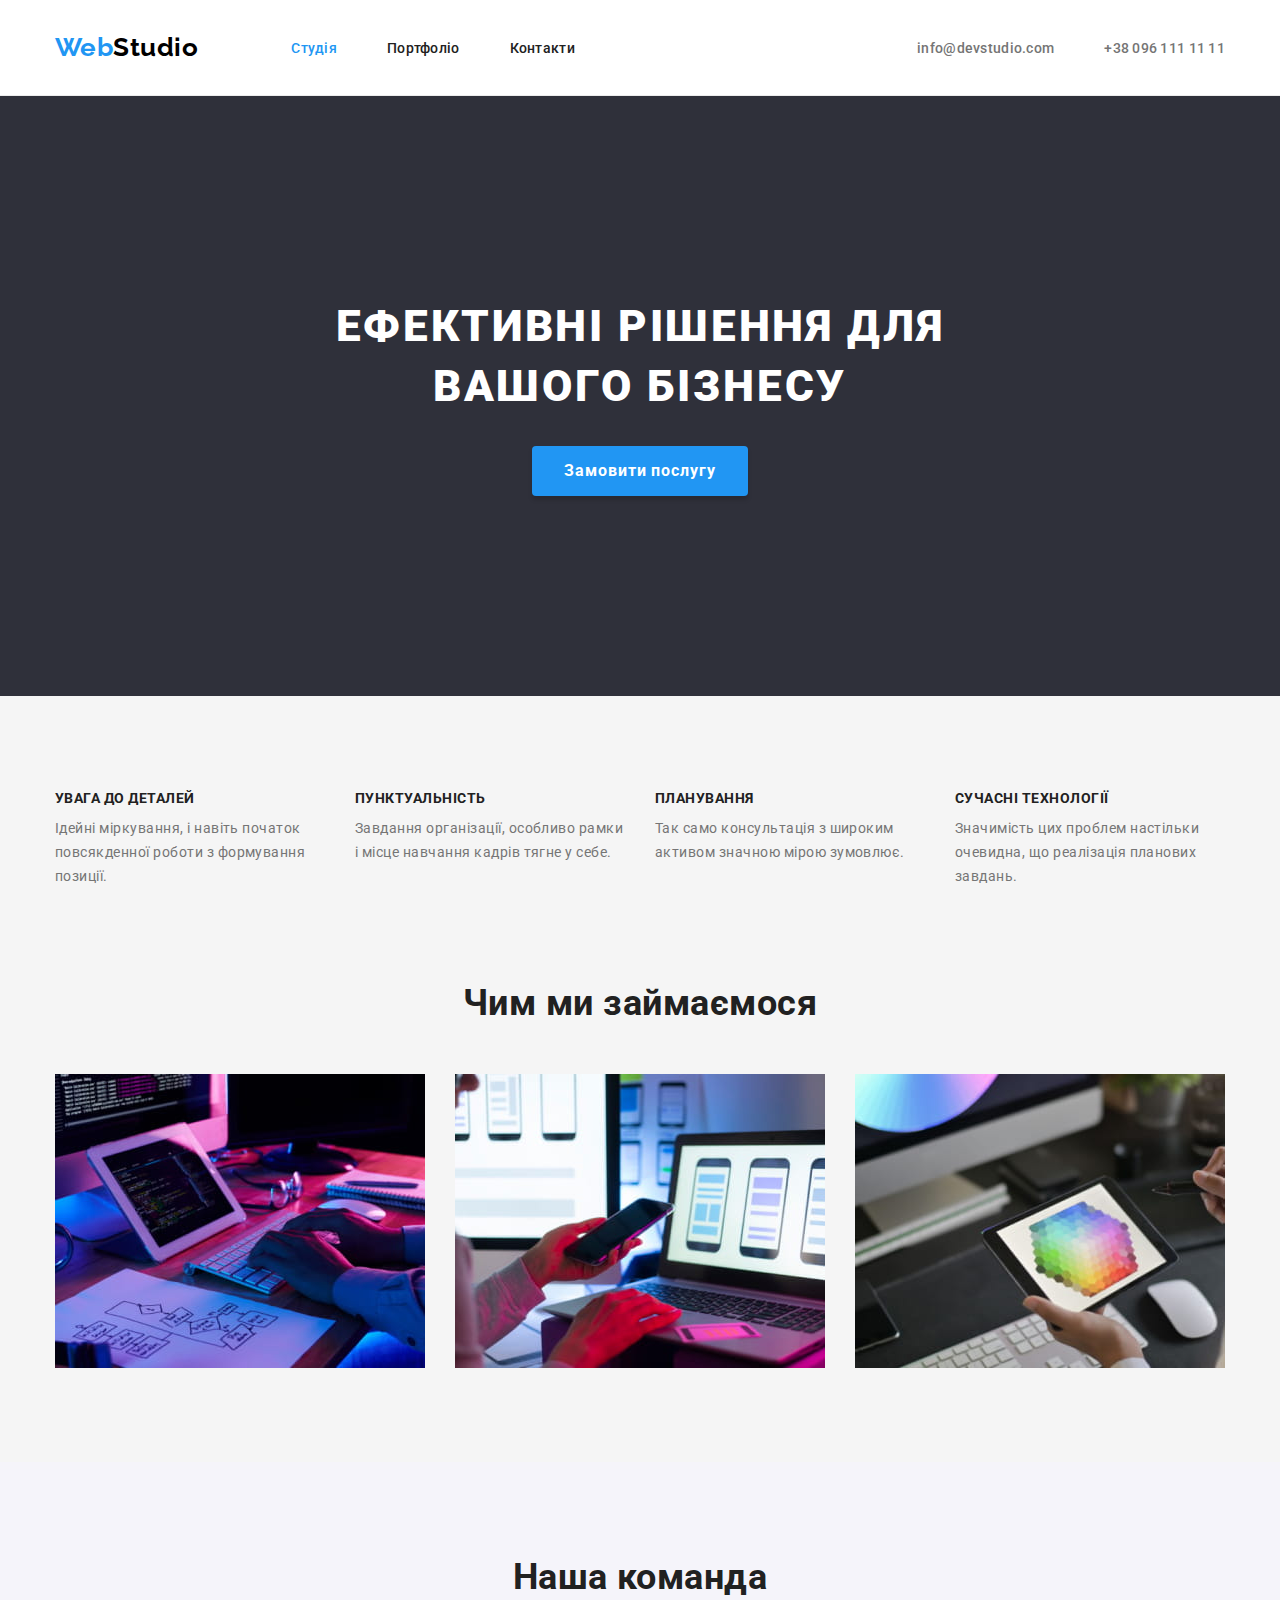
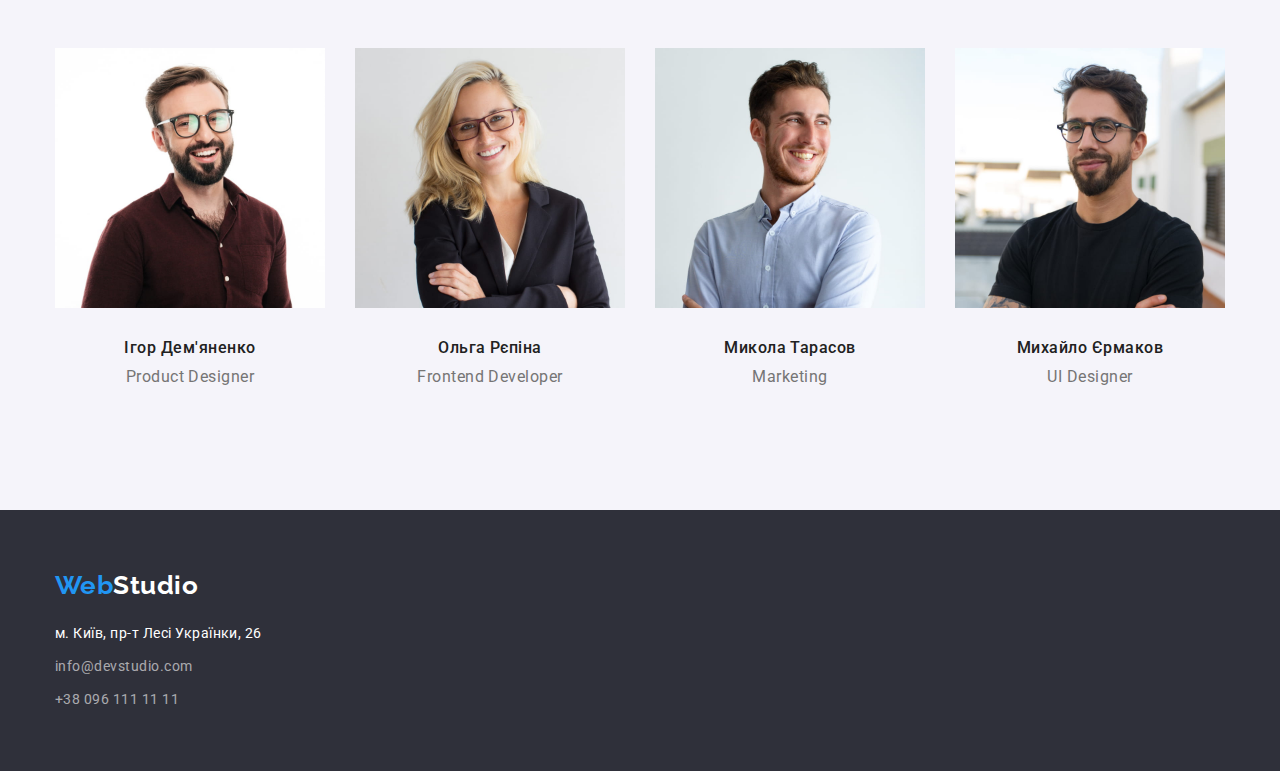
==== index.html @ eea4e8ae "Initial commit" ====
<!DOCTYPE html>
<html lang="uk">
  <head>
    <meta charset="UTF-8" />
    <meta http-equiv="X-UA-Compatible" content="IE=edge" />
    <meta name="viewport" content="width=f, initial-scale=1.0" />
    <title>Document</title>

    <link
      href="https://fonts.googleapis.com/css2?family=Raleway:wght@700&family=Roboto:wght@400;500;700;900&display=swap"
      rel="stylesheet"
    />

    <link rel="stylesheet" href="css/modern-normalize.css" />

    <link rel="stylesheet" href="./css/styles.css" />
  </head>
  <body class="page">
    <!-- header -->
    <header class="header">
      <div class="container header-container">
        <nav class="header-nav">
          <a class="logo-header link" href="./index.html"
            >Web<span class="logo-black">Studio</span></a
          >

          <ul class="header-nav-list list">
            <li class="header-nav-item">
              <a class="header-nav-link link current" href="./index.html">Студія</a>
            </li>
            <li class="header-nav-item">
              <a class="header-nav-link link" href="./portfolio.html">Портфоліо</a>
            </li>
            <li class="header-nav-item">
              <a class="header-nav-link link" href="">Контакти</a>
            </li>
          </ul>
        </nav>

        <ul class="header-contact-list list">
          <li class="header-contact-item">
            <a class="header-contact-link link" href="info@devstudio.com">info@devstudio.com</a>
          </li>
          <li class="header-contact-item">
            <a class="header-contact-link link" href="tel:+380961111111">+38 096 111 11 11</a>
          </li>
        </ul>
      </div>
    </header>

    <!-- main -->

    <main>
      <!-- Hero -->

      <section class="hero section">
        <div class="container">
          <h1 class="hero-title">
            Ефективні рішення для <br />
            вашого бізнесу
          </h1>
          <button class="hero-btn" type="button">Замовити послугу</button>
        </div>
      </section>

      <!-- Features -->

      <section class="features-section section">
        <div class="container">
          <h2 class="visually-hidden">Особливості</h2>
          <ul class="features-list list">
            <li class="features-item">
              <h3 class="features-titel">УВАГА ДО ДЕТАЛЕЙ</h3>
              <p class="features-text">
                Ідейні міркування, і навіть початок повсякденної роботи з формування позиції.
              </p>
            </li>

            <li class="features-item">
              <h3 class="features-titel">ПУНКТУАЛЬНІСТЬ</h3>
              <p class="features-text">
                Завдання організації, особливо рамки і місце навчання кадрів тягне у себе.
              </p>
            </li>

            <li class="features-item">
              <h3 class="features-titel">ПЛАНУВАННЯ</h3>
              <p class="features-text">
                Так само консультація з широким активом значною мірою зумовлює.
              </p>
            </li>

            <li class="features-item">
              <h3 class="features-titel">СУЧАСНІ ТЕХНОЛОГІЇ</h3>
              <p class="features-text">
                Значимість цих проблем настільки очевидна, що реалізація планових завдань.
              </p>
            </li>
          </ul>
        </div>
      </section>

      <!-- Work -->

      <section class="work-section section">
        <div class="container">
          <h2 class="work-titel">Чим ми займаємося</h2>
          <ul class="work-list list">
            <li class="work-item">
              <img
                src="./images/what-do-we-do/box1.jpg"
                alt="Набирає текст на клавіатурі"
                width="370"
                height="294"
              />
            </li>

            <li class="work-item">
              <img
                src="./images/what-do-we-do/box2.jpg"
                alt="Перевіряе розміщення контенту для смартфону"
                width="370"
                height="294"
              />
            </li>

            <li class="work-item">
              <img
                src="./images/what-do-we-do/box3.jpg"
                alt="Підбирає колір на планшеті"
                width="370"
                height="294"
              />
            </li>
          </ul>
        </div>
      </section>

      <!-- Team -->

      <section class="team-section section">
        <div class="container">
          <h2 class="section-title">Наша команда</h2>

          <ul class="team-list list">
            <li class="team-item">
              <img
                src="./images/team/team1.jpg"
                alt="Фото чоловіка в червоній сорочці та окулярах"
                width="270"
                height="260"
              />
              <div class="container-team-text">
                <h3 class="team-title">Ігор Дем'яненко</h3>
                <p class="team-text" lang="en">Product Designer</p>
              </div>
            </li>

            <li class="team-item">
              <img
                src="./images/team/team2.jpg"
                alt="Фото жінки в діловому костюмі та окуляках"
                width="270"
                height="260"
              />
              <div class="container-team-text">
                <h3 class="team-title">Ольга Рєпіна</h3>
                <p class="team-text" lang="en">Frontend Developer</p>
              </div>
            </li>

            <li class="team-item">
              <img
                src="./images/team/team3.jpg"
                alt="Фото чоловіка в блакитній сорочці"
                width="270"
                height="260"
              />
              <div class="container-team-text">
                <h3 class="team-title">Микола Тарасов</h3>
                <p class="team-text" lang="en">Marketing</p>
              </div>
            </li>

            <li class="team-item">
              <img
                src="./images/team/team4.jpg"
                alt="Фото чоловіка в чорній футболці та окулярах"
                width="270"
                height="260"
              />
              <div class="container-team-text">
                <h3 class="team-title">Михайло Єрмаков</h3>
                <p class="team-text" lang="en">UI Designer</p>
              </div>
            </li>
          </ul>
        </div>
      </section>
    </main>

    <!-- footer -->

    <footer class="footer">
      <div class="container">
        <a class="logo-footer link" href="./index.html"
          >Web<span class="logo-white">Studio</span></a
        >
        <address>
          <ul class="footer-contact-list list">
            <li class="footer-contact-item">
              <a
                class="footer-contact-link address-link"
                href="https://goo.gl/maps/rwggJUQYhm4si4AN7"
                target="_blank"
                rel="noopener  noreferrer"
                >м. Київ, пр-т Лесі Українки, 26</a
              >
            </li>
            <li class="footer-contact-item">
              <a class="footer-contact-link link" href="info@devstudio.com">info@devstudio.com</a>
            </li>
            <li class="footer-contact-item">
              <a class="footer-contact-link link" href="tel:+380961111111">+38 096 111 11 11</a>
            </li>
          </ul>
        </address>
      </div>
    </footer>
  </body>
</html>
---- css/styles.css ----
:root {
  /* Fonts */

  --main-font: 'Roboto', sans-serif;
  --secondary-font: 'Raleway', sans-serif;

  /* Text colors */

  --main-txt-cl: #757575;
  --titel-txt-cl: #212121;
  --accent-color: #2196f3;
  --black-logo-color: #000000;
  --white-text-color: #ffffff;
  --footer-text-color: #ffffff99;

  /* Background colors */
  --accent-bg-cl: #2f303a;
  --background-white-color: #f5f5f5;
  --background-lite-color: #f5f4fa;
}

.page {
  font-family: var(--main-font);
  letter-spacing: 0.03em;
  color: var(--titel-txt-cl);
}

.section {
  padding-top: 94px;
  padding-bottom: 94px;
}

/* reset */
ul {
  margin: 0;
  padding: 0;
  list-style: none;
}

h1,
h2,
h3,
h4,
h5,
h6,
p {
  margin: 0;
}

img {
  display: block;
}

/* Прибираємо крапки зі списків */
.list {
  list-style: none;
}

/* Прибираєм підкреслення  */
.link {
  text-decoration: none;
}

.container {
  width: 1200px;
  padding-left: 15px;
  padding-right: 15px;
  margin-left: auto;
  margin-right: auto;
}

.header-container {
  display: flex;
  align-items: center;
}

.header-nav {
  display: flex;
  align-items: center;
}

/* Header */

.header {
  border-bottom: 1px solid #ececec;
  padding-top: 32px;
  padding-bottom: 32px;
}

.logo-header {
  display: block;
  margin-right: 93px;
  font-family: var(--secondary-font);
  font-weight: 700;
  font-size: 26px;
  line-height: calc(31 / 26);
  color: var(--accent-color);
}

.logo-black {
  color: var(--black-logo-color);
}

.header-nav-list {
  display: flex;
  gap: 50px;
}

.header-nav-link {
  display: block;
  font-weight: 500;
  font-size: 14px;
  line-height: calc(16 / 14);
  letter-spacing: 0.02em;
  color: var(--titel-txt-cl);
}

.header-contact-link {
  display: block;
  font-weight: 500;
  font-size: 14px;
  line-height: calc(16 / 14);
  letter-spacing: 0.02em;
  color: var(--main-txt-cl);
}

.header-nav-link:hover,
.header-nav-link:focus,
.header-contact-link:hover,
.header-contact-link:focus {
  color: var(--accent-color);
}

.header-nav-list .current {
  color: var(--accent-color);
}

.header-contact-list {
  display: flex;
  margin-left: auto;
  gap: 50px;
}

/* main */

/* hero */
.hero {
  background-color: var(--accent-bg-cl);
  padding: 200px 0px;
  text-align: center;
}

.hero-title {
  font-weight: 900;
  font-size: 44px;
  line-height: calc(60 / 44);
  text-align: center;
  letter-spacing: 0.06em;
  text-transform: uppercase;
  color: var(--white-text-color);
  margin-bottom: 30px;
}

.hero-btn {
  font-family: inherit;
  font-weight: 700;
  font-size: 16px;
  line-height: calc(30 / 16);
  letter-spacing: 0.06em;
  background-color: var(--accent-color);
  color: var(--white-text-color);
  cursor: pointer;
  box-shadow: 0px 4px 4px rgba(0, 0, 0, 0.15);
  border-radius: 4px;
  border: none;
  padding: 10px 32px;
}

.hero-btn:hover,
.hero-btn:focus {
  background-color: var(--white-text-color);
  color: var(--accent-color);
}

/* Features */

.features-section {
  background-color: var(--background-white-color);
}

.features-list {
  display: flex;
  gap: 30px;
}

.features-item {
  width: 270px;
}

.visually-hidden {
  position: absolute;
  width: 1px;
  height: 1px;
  margin: -1px;
  border: 0;
  padding: 0;

  white-space: nowrap;
  clip-path: inset(100%);
  clip: rect(0 0 0 0);
  overflow: hidden;
}

.features-titel {
  font-weight: 700;
  font-size: 14px;
  line-height: calc(16 / 14);
  text-transform: uppercase;
  margin-bottom: 10px;
}

.features-text {
  font-size: 14px;
  line-height: calc(24 / 14);
  color: var(--main-txt-cl);
}

/* Work */

.work-section {
  background-color: var(--background-white-color);
  padding-top: 0px;
}

.work-titel {
  font-weight: 700;
  font-size: 36px;
  line-height: calc(42 / 36);
  color: var(--titel-txt-cl);
  text-align: center;
  margin-bottom: 50px;
}

.work-list {
  display: flex;
  gap: 30px;
}

/* Team */

.team-section {
  background-color: var(--background-lite-color);
}

.section-title {
  font-weight: 700;
  font-size: 36px;
  line-height: calc(42 / 36);
  color: var(--titel-txt-cl);
  text-align: center;
  margin-bottom: 50px;
}

.team-list {
  display: flex;
  gap: 30px;
}
.container-team-text {
  padding-top: 30px;
  padding-bottom: 30px;
}

.team-title {
  font-weight: 500;
  font-size: 16px;
  line-height: calc(19 / 16);
  color: var(--titel-txt-cl);
  margin-bottom: 10px;
  text-align: center;
}

.team-text {
  line-height: calc(19 / 16);
  color: var(--main-txt-cl);
  text-align: center;
}

/* -----portfolio----- */

.portfolio-btn-list {
  display: flex;
  justify-content: center;
  gap: 8px;
  margin-bottom: 50px;
}

.portfolio-btn {
  font-family: inherit;
  font-weight: 500;
  font-size: 16px;
  line-height: calc(26 / 16);
  color: var(--titel-txt-cl);
  background-color: var(--background-lite-color);
  cursor: pointer;
  box-shadow: 0px 4px 4px rgba(0, 0, 0, 0.15);
  border-radius: 4px;
  border: none;
  padding: 6px 22px;
}

.portfolio-btn:hover,
.portfolio-btn:focus {
  background-color: var(--accent-color);
  color: var(--white-text-color);
}

.container-portfolio-text {
  padding: 20px 24px;
  border-right: 1px solid #eeeeee;
  border-left: 1px solid #eeeeee;
  border-bottom: 1px solid #eeeeee;
}

.portfolio-list {
  display: flex;
  flex-wrap: wrap;
  gap: 30px;
}

.portfolio-item {
  background: var(--white-text-color);
}

.portfolio-list-titel {
  font-weight: 700;
  font-size: 18px;
  line-height: calc(36 / 18);
  letter-spacing: 0.06em;
  color: var(--titel-txt-cl);
  margin-bottom: 4px;
}

.portfolio-list-text {
  line-height: calc(30 / 16);
  color: var(--main-txt-cl);
}

/* -----footer------ */
.footer {
  background-color: var(--accent-bg-cl);
  padding-top: 60px;
  padding-bottom: 60px;
}

address {
  font-style: normal;
}

.logo-footer {
  display: block;
  font-family: var(--secondary-font);
  font-weight: 700;
  font-size: 26px;
  line-height: calc(31 / 26);
  color: var(--accent-color);
  margin-bottom: 20px;
}

.logo-white {
  color: var(--white-text-color);
}

.footer-contact-link {
  font-size: 14px;
  line-height: calc(24 / 14);

  color: var(--footer-text-color);
}

.address-link {
  font-size: 14px;
  line-height: calc(24 / 14);
  text-decoration: none;
  color: var(--white-text-color);
}

.footer-contact-link:hover,
.footer-contact-link:focus {
  color: var(--accent-color);
}

.footer-contact-item {
  margin-bottom: 9px;
}

.footer-contact-item:last-child {
  margin-bottom: 0;
}
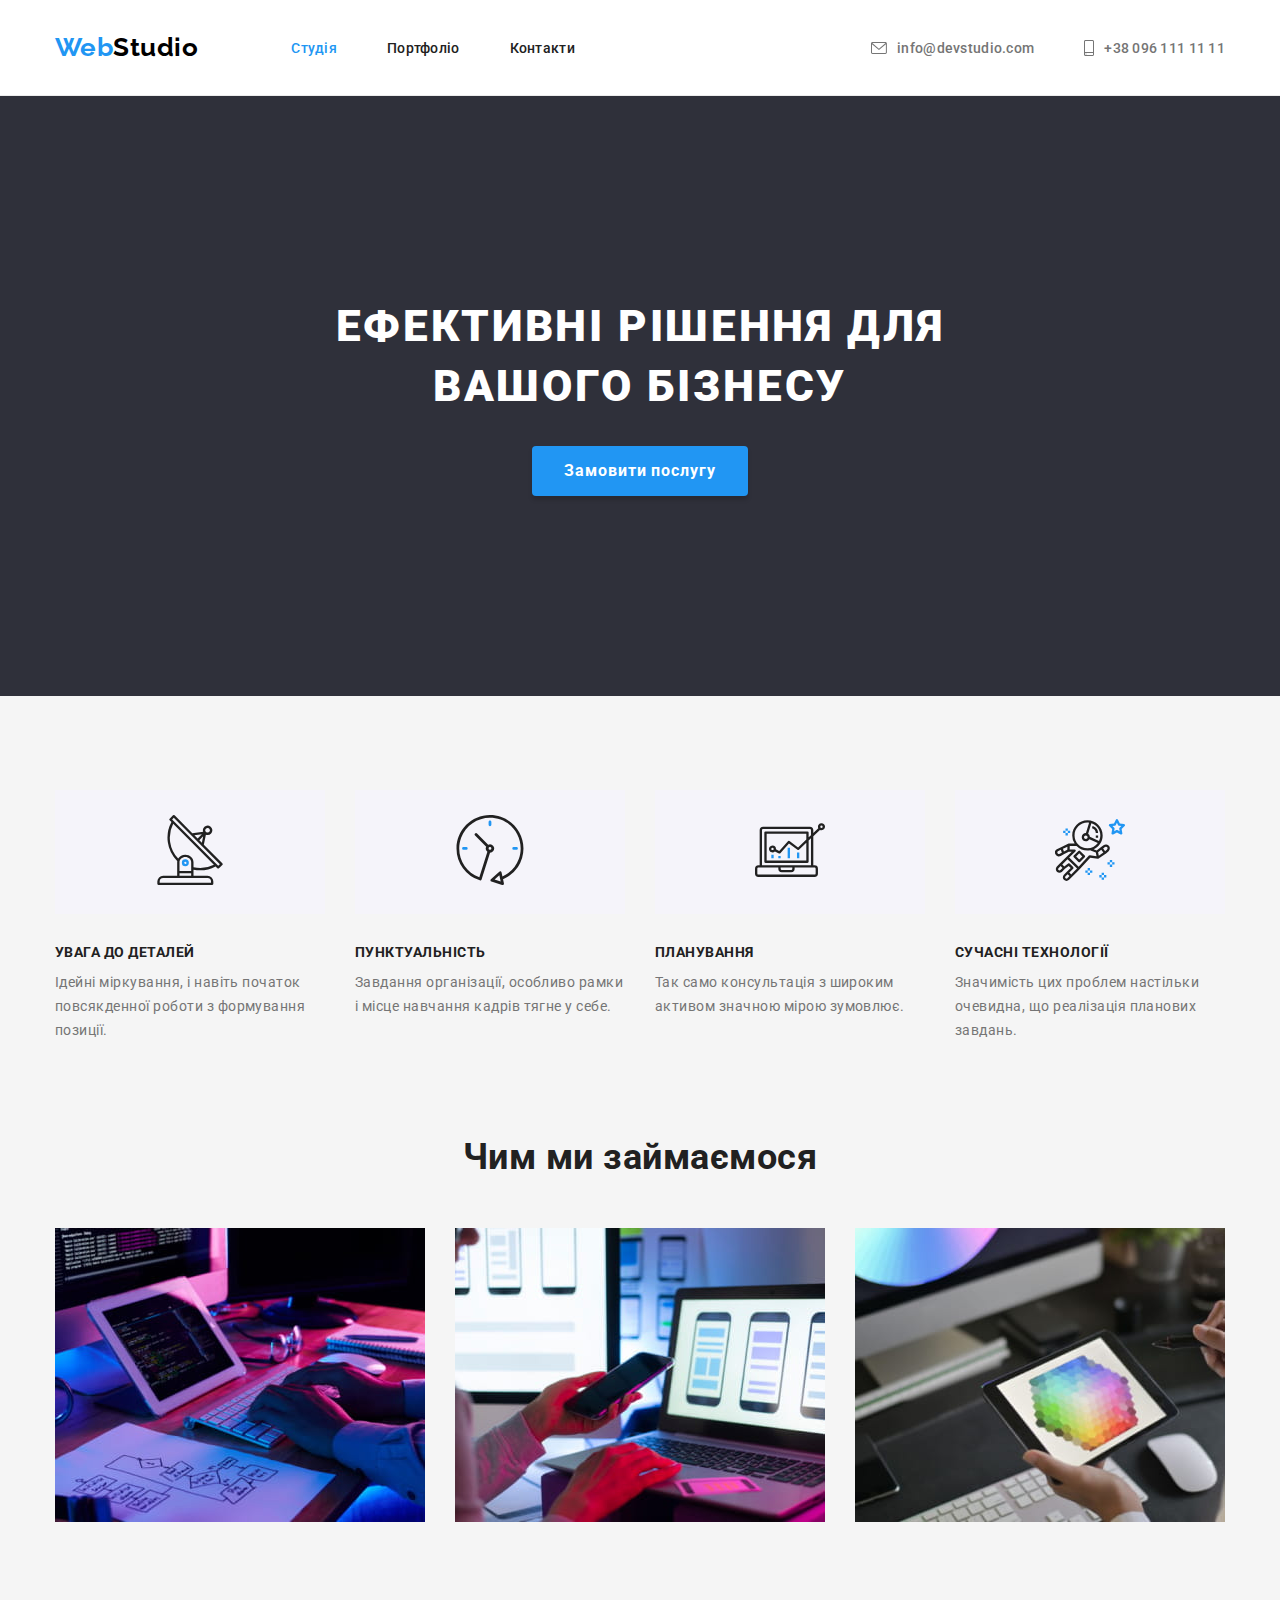
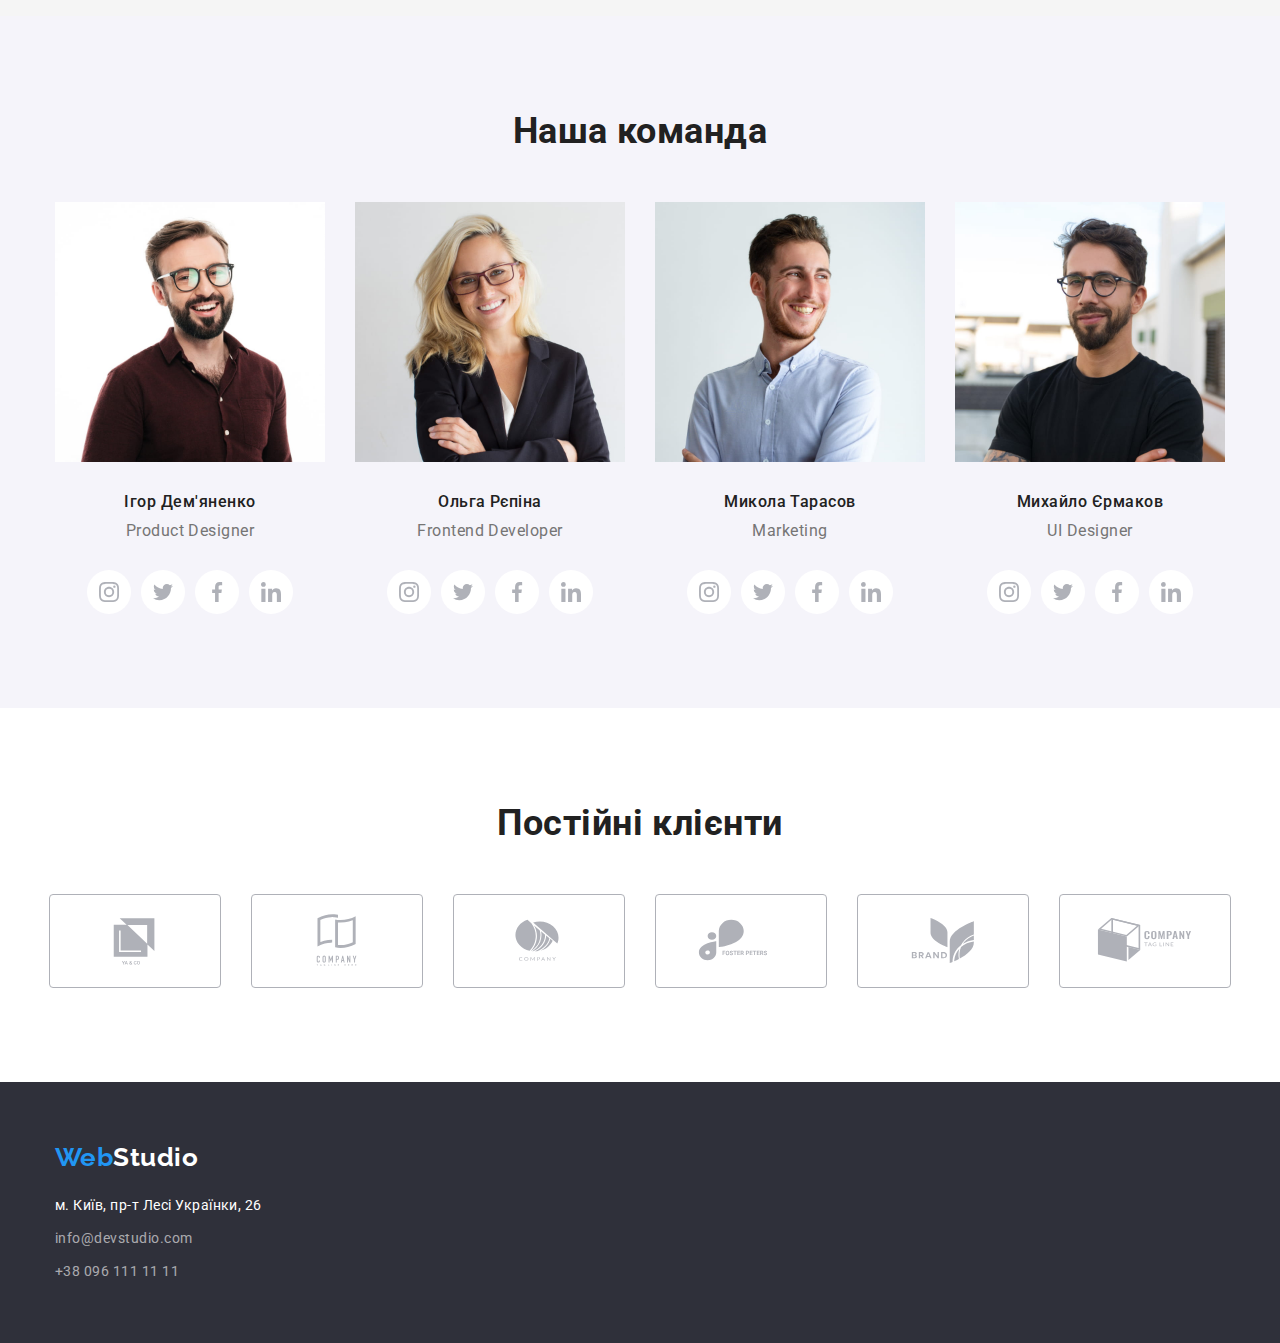
==== commit 5d22290c: "HM4" ====
--- a/index.html
+++ b/index.html
@@ -39,10 +39,20 @@
 
         <ul class="header-contact-list list">
           <li class="header-contact-item">
-            <a class="header-contact-link link" href="info@devstudio.com">info@devstudio.com</a>
+            <a class="header-contact-link link" href="info@devstudio.com"
+              ><svg class="header-icons" width="16" height="12">
+                <use href="./images/icons.svg#envelope"></use>
+              </svg>
+              info@devstudio.com
+            </a>
           </li>
           <li class="header-contact-item">
-            <a class="header-contact-link link" href="tel:+380961111111">+38 096 111 11 11</a>
+            <a class="header-contact-link link" href="tel:+380961111111">
+              <svg class="header-icons" width="10" height="16">
+                <use href="./images/icons.svg#smartphone"></use>
+              </svg>
+              +38 096 111 11 11
+            </a>
           </li>
         </ul>
       </div>
@@ -70,6 +80,12 @@
           <h2 class="visually-hidden">Особливості</h2>
           <ul class="features-list list">
             <li class="features-item">
+              <div class="container-features-icons">
+                <svg class="features-icons" width="70" height="70">
+                  <use href="./images/icons.svg#antenna"></use>
+                </svg>
+              </div>
+
               <h3 class="features-titel">УВАГА ДО ДЕТАЛЕЙ</h3>
               <p class="features-text">
                 Ідейні міркування, і навіть початок повсякденної роботи з формування позиції.
@@ -77,6 +93,11 @@
             </li>
 
             <li class="features-item">
+              <div class="container-features-icons">
+                <svg class="features-icons" width="70" height="70">
+                  <use href="./images/icons.svg#clock"></use>
+                </svg>
+              </div>
               <h3 class="features-titel">ПУНКТУАЛЬНІСТЬ</h3>
               <p class="features-text">
                 Завдання організації, особливо рамки і місце навчання кадрів тягне у себе.
@@ -84,6 +105,11 @@
             </li>
 
             <li class="features-item">
+              <div class="container-features-icons">
+                <svg class="features-icons" width="70" height="70">
+                  <use href="./images/icons.svg#diagram"></use>
+                </svg>
+              </div>
               <h3 class="features-titel">ПЛАНУВАННЯ</h3>
               <p class="features-text">
                 Так само консультація з широким активом значною мірою зумовлює.
@@ -91,6 +117,11 @@
             </li>
 
             <li class="features-item">
+              <div class="container-features-icons">
+                <svg class="features-icons" width="70" height="70">
+                  <use href="./images/icons.svg#astronaut"></use>
+                </svg>
+              </div>
               <h3 class="features-titel">СУЧАСНІ ТЕХНОЛОГІЇ</h3>
               <p class="features-text">
                 Значимість цих проблем настільки очевидна, що реалізація планових завдань.
@@ -154,6 +185,60 @@
                 <h3 class="team-title">Ігор Дем'яненко</h3>
                 <p class="team-text" lang="en">Product Designer</p>
               </div>
+              <ul class="team-socials-list list">
+                <li class="team-socials-item">
+                  <a
+                    class="team-socials-linc linc"
+                    href="https://instagram.com"
+                    target="_blank"
+                    rel="noopener noreferrer"
+                    aria-label="Instagram"
+                  >
+                    <svg class="team-socials-icon" width="20" height="20">
+                      <use href="./images/icons.svg#instagram"></use>
+                    </svg>
+                  </a>
+                </li>
+                <li class="team-socials-item">
+                  <a
+                    class="team-socials-linc linc"
+                    href="https://twitter.com"
+                    target="_blank"
+                    rel="noopener noreferrer"
+                    aria-label="Twitter"
+                  >
+                    <svg class="team-socials-icon" width="20" height="20">
+                      <use href="./images/icons.svg#twitter"></use>
+                    </svg>
+                  </a>
+                </li>
+                <li class="team-socials-item">
+                  <a
+                    class="team-socials-linc linc"
+                    href="https://facebook.com"
+                    target="_blank"
+                    rel="noopener noreferrer"
+                    aria-label="Facebook"
+                  >
+                    <svg class="team-socials-icon" width="20" height="20">
+                      <use href="./images/icons.svg#facebook"></use>
+                    </svg>
+                  </a>
+                </li>
+                <li class="team-socials-item">
+                  <a
+                    class="team-socials-linc linc"
+                    href="https://linkedin.com"
+                    target="_blank"
+                    rel="noopener noreferrer"
+                    aria-label="Linkedin"
+                  >
+                    <svg class="team-socials-icon" width="20" height="20">
+                      <use href="./images/icons.svg#linkedin"></use>
+                    </svg>
+                  </a>
+                </li>
+              </ul>
             </li>
 
             <li class="team-item">
@@ -167,6 +252,60 @@
                 <h3 class="team-title">Ольга Рєпіна</h3>
                 <p class="team-text" lang="en">Frontend Developer</p>
               </div>
+              <ul class="team-socials-list list">
+                <li class="team-socials-item">
+                  <a
+                    class="team-socials-linc linc"
+                    href="https://instagram.com"
+                    target="_blank"
+                    rel="noopener noreferrer"
+                    aria-label="Instagram"
+                  >
+                    <svg class="team-socials-icon" width="20" height="20">
+                      <use href="./images/icons.svg#instagram"></use>
+                    </svg>
+                  </a>
+                </li>
+                <li class="team-socials-item">
+                  <a
+                    class="team-socials-linc linc"
+                    href="https://twitter.com"
+                    target="_blank"
+                    rel="noopener noreferrer"
+                    aria-label="Twitter"
+                  >
+                    <svg class="team-socials-icon" width="20" height="20">
+                      <use href="./images/icons.svg#twitter"></use>
+                    </svg>
+                  </a>
+                </li>
+                <li class="team-socials-item">
+                  <a
+                    class="team-socials-linc linc"
+                    href="https://facebook.com"
+                    target="_blank"
+                    rel="noopener noreferrer"
+                    aria-label="Facebook"
+                  >
+                    <svg class="team-socials-icon" width="20" height="20">
+                      <use href="./images/icons.svg#facebook"></use>
+                    </svg>
+                  </a>
+                </li>
+                <li class="team-socials-item">
+                  <a
+                    class="team-socials-linc linc"
+                    href="https://linkedin.com"
+                    target="_blank"
+                    rel="noopener noreferrer"
+                    aria-label="Linkedin"
+                  >
+                    <svg class="team-socials-icon" width="20" height="20">
+                      <use href="./images/icons.svg#linkedin"></use>
+                    </svg>
+                  </a>
+                </li>
+              </ul>
             </li>
 
             <li class="team-item">
@@ -180,6 +319,60 @@
                 <h3 class="team-title">Микола Тарасов</h3>
                 <p class="team-text" lang="en">Marketing</p>
               </div>
+              <ul class="team-socials-list list">
+                <li class="team-socials-item">
+                  <a
+                    class="team-socials-linc linc"
+                    href="https://instagram.com"
+                    target="_blank"
+                    rel="noopener noreferrer"
+                    aria-label="Instagram"
+                  >
+                    <svg class="team-socials-icon" width="20" height="20">
+                      <use href="./images/icons.svg#instagram"></use>
+                    </svg>
+                  </a>
+                </li>
+                <li class="team-socials-item">
+                  <a
+                    class="team-socials-linc linc"
+                    href="https://twitter.com"
+                    target="_blank"
+                    rel="noopener noreferrer"
+                    aria-label="Twitter"
+                  >
+                    <svg class="team-socials-icon" width="20" height="20">
+                      <use href="./images/icons.svg#twitter"></use>
+                    </svg>
+                  </a>
+                </li>
+                <li class="team-socials-item">
+                  <a
+                    class="team-socials-linc linc"
+                    href="https://facebook.com"
+                    target="_blank"
+                    rel="noopener noreferrer"
+                    aria-label="Facebook"
+                  >
+                    <svg class="team-socials-icon" width="20" height="20">
+                      <use href="./images/icons.svg#facebook"></use>
+                    </svg>
+                  </a>
+                </li>
+                <li class="team-socials-item">
+                  <a
+                    class="team-socials-linc linc"
+                    href="https://linkedin.com"
+                    target="_blank"
+                    rel="noopener noreferrer"
+                    aria-label="Linkedin"
+                  >
+                    <svg class="team-socials-icon" width="20" height="20">
+                      <use href="./images/icons.svg#linkedin"></use>
+                    </svg>
+                  </a>
+                </li>
+              </ul>
             </li>
 
             <li class="team-item">
@@ -193,6 +386,148 @@
                 <h3 class="team-title">Михайло Єрмаков</h3>
                 <p class="team-text" lang="en">UI Designer</p>
               </div>
+              <ul class="team-socials-list list">
+                <li class="team-socials-item">
+                  <a
+                    class="team-socials-linc linc"
+                    href="https://instagram.com"
+                    target="_blank"
+                    rel="noopener noreferrer"
+                    aria-label="Instagram"
+                  >
+                    <svg class="team-socials-icon" width="20" height="20">
+                      <use href="./images/icons.svg#instagram"></use>
+                    </svg>
+                  </a>
+                </li>
+                <li class="team-socials-item">
+                  <a
+                    class="team-socials-linc linc"
+                    href="https://twitter.com"
+                    target="_blank"
+                    rel="noopener noreferrer"
+                    aria-label="Twitter"
+                  >
+                    <svg class="team-socials-icon" width="20" height="20">
+                      <use href="./images/icons.svg#twitter"></use>
+                    </svg>
+                  </a>
+                </li>
+                <li class="team-socials-item">
+                  <a
+                    class="team-socials-linc linc"
+                    href="https://facebook.com"
+                    target="_blank"
+                    rel="noopener noreferrer"
+                    aria-label="Facebook"
+                  >
+                    <svg class="team-socials-icon" width="20" height="20">
+                      <use href="./images/icons.svg#facebook"></use>
+                    </svg>
+                  </a>
+                </li>
+                <li class="team-socials-item">
+                  <a
+                    class="team-socials-linc linc"
+                    href="https://linkedin.com"
+                    target="_blank"
+                    rel="noopener noreferrer"
+                    aria-label="Linkedin"
+                  >
+                    <svg class="team-socials-icon" width="20" height="20">
+                      <use href="./images/icons.svg#linkedin"></use>
+                    </svg>
+                  </a>
+                </li>
+              </ul>
+            </li>
+          </ul>
+        </div>
+      </section>
+
+      <!-- Customers -->
+
+      <section class="customers-section section">
+        <div class="container">
+          <h2 class="section-title">Постійні клієнти</h2>
+          <ul class="customers-list list">
+            <li class="customers-item item">
+              <a
+                class="customers-linc linc"
+                href=""
+                target="_blank"
+                rel="noopener noreferrer"
+                aria-label="Client 1"
+              >
+                <svg class="customers-icon" width="106" height="60">
+                  <use href="./images/icons.svg#logo-1"></use>
+                </svg>
+              </a>
+            </li>
+            <li class="customers-item item">
+              <a
+                class="customers-linc linc"
+                href=""
+                target="_blank"
+                rel="noopener noreferrer"
+                aria-label="Client 2"
+              >
+                <svg class="customers-icon" width="106" height="60">
+                  <use href="./images/icons.svg#logo-2"></use>
+                </svg>
+              </a>
+            </li>
+            <li class="customers-item item">
+              <a
+                class="customers-linc linc"
+                href=""
+                target="_blank"
+                rel="noopener noreferrer"
+                aria-label="Client 3"
+              >
+                <svg class="customers-icon" width="106" height="60">
+                  <use href="./images/icons.svg#logo-3"></use>
+                </svg>
+              </a>
+            </li>
+            <li class="customers-item item">
+              <a
+                class="customers-linc linc"
+                href=""
+                target="_blank"
+                rel="noopener noreferrer"
+                aria-label="Client 4"
+              >
+                <svg class="customers-icon" width="106" height="60">
+                  <use href="./images/icons.svg#logo-4"></use>
+                </svg>
+              </a>
+            </li>
+            <li class="customers-item item">
+              <a
+                class="customers-linc linc"
+                href=""
+                target="_blank"
+                rel="noopener noreferrer"
+                aria-label="Client 5"
+              >
+                <svg class="customers-icon" width="106" height="60">
+                  <use href="./images/icons.svg#logo-5"></use>
+                </svg>
+              </a>
+            </li>
+            <li class="customers-item item">
+              <a
+                class="customers-linc linc"
+                href=""
+                target="_blank"
+                rel="noopener noreferrer"
+                aria-label="Client 6"
+              >
+                <svg class="customers-icon" width="106" height="60">
+                  <use href="./images/icons.svg#logo-6"></use>
+                </svg>
+              </a>
             </li>
           </ul>
         </div>
--- a/css/styles.css
+++ b/css/styles.css
@@ -12,6 +12,7 @@
   --black-logo-color: #000000;
   --white-text-color: #ffffff;
   --footer-text-color: #ffffff99;
+  --socials-icons: #afb1b8;
 
   /* Background colors */
   --accent-bg-cl: #2f303a;
@@ -116,7 +117,10 @@
 }
 
 .header-contact-link {
-  display: block;
+  display: flex;
+  gap: 10px;
+  align-items: center;
+  fill: var(--main-txt-cl);
   font-weight: 500;
   font-size: 14px;
   line-height: calc(16 / 14);
@@ -129,6 +133,7 @@
 .header-contact-link:hover,
 .header-contact-link:focus {
   color: var(--accent-color);
+  fill: var(--accent-color);
 }
 
 .header-nav-list .current {
@@ -197,6 +202,12 @@
   width: 270px;
 }
 
+.container-features-icons {
+  padding: 25px 100px;
+  margin-bottom: 30px;
+  background-color: var(--background-lite-color);
+}
+
 .visually-hidden {
   position: absolute;
   width: 1px;
@@ -285,6 +296,60 @@
   text-align: center;
 }
 
+.team-socials-list {
+  display: flex;
+  justify-content: center;
+  gap: 10px;
+}
+
+.team-socials-linc {
+  display: flex;
+  align-items: center;
+  justify-content: center;
+
+  width: 44px;
+  height: 44px;
+
+  fill: var(--socials-icons);
+  background-color: var(--white-text-color);
+  border-radius: 50%;
+}
+
+.team-socials-linc:hover,
+.team-socials-linc:focus {
+  fill: var(--white-text-color);
+  background-color: var(--accent-color);
+}
+
+/* -----Customers----- */
+
+.customers-list {
+  display: flex;
+  align-items: center;
+  justify-content: center;
+  gap: 30px;
+}
+
+.customers-icon {
+  display: flex;
+  fill: var(--socials-icons);
+}
+
+.customers-linc {
+  display: flex;
+  align-items: center;
+  justify-content: center;
+  padding: 16px 32px;
+  border: 1px solid var(--socials-icons);
+  border-radius: 4px;
+}
+
+.customers-linc .customers-icon:hover,
+.customers-linc .customers-icon:focus {
+  fill: var(--accent-color);
+  border: var(--accent-color);
+}
+
 /* -----portfolio----- */
 
 .portfolio-btn-list {
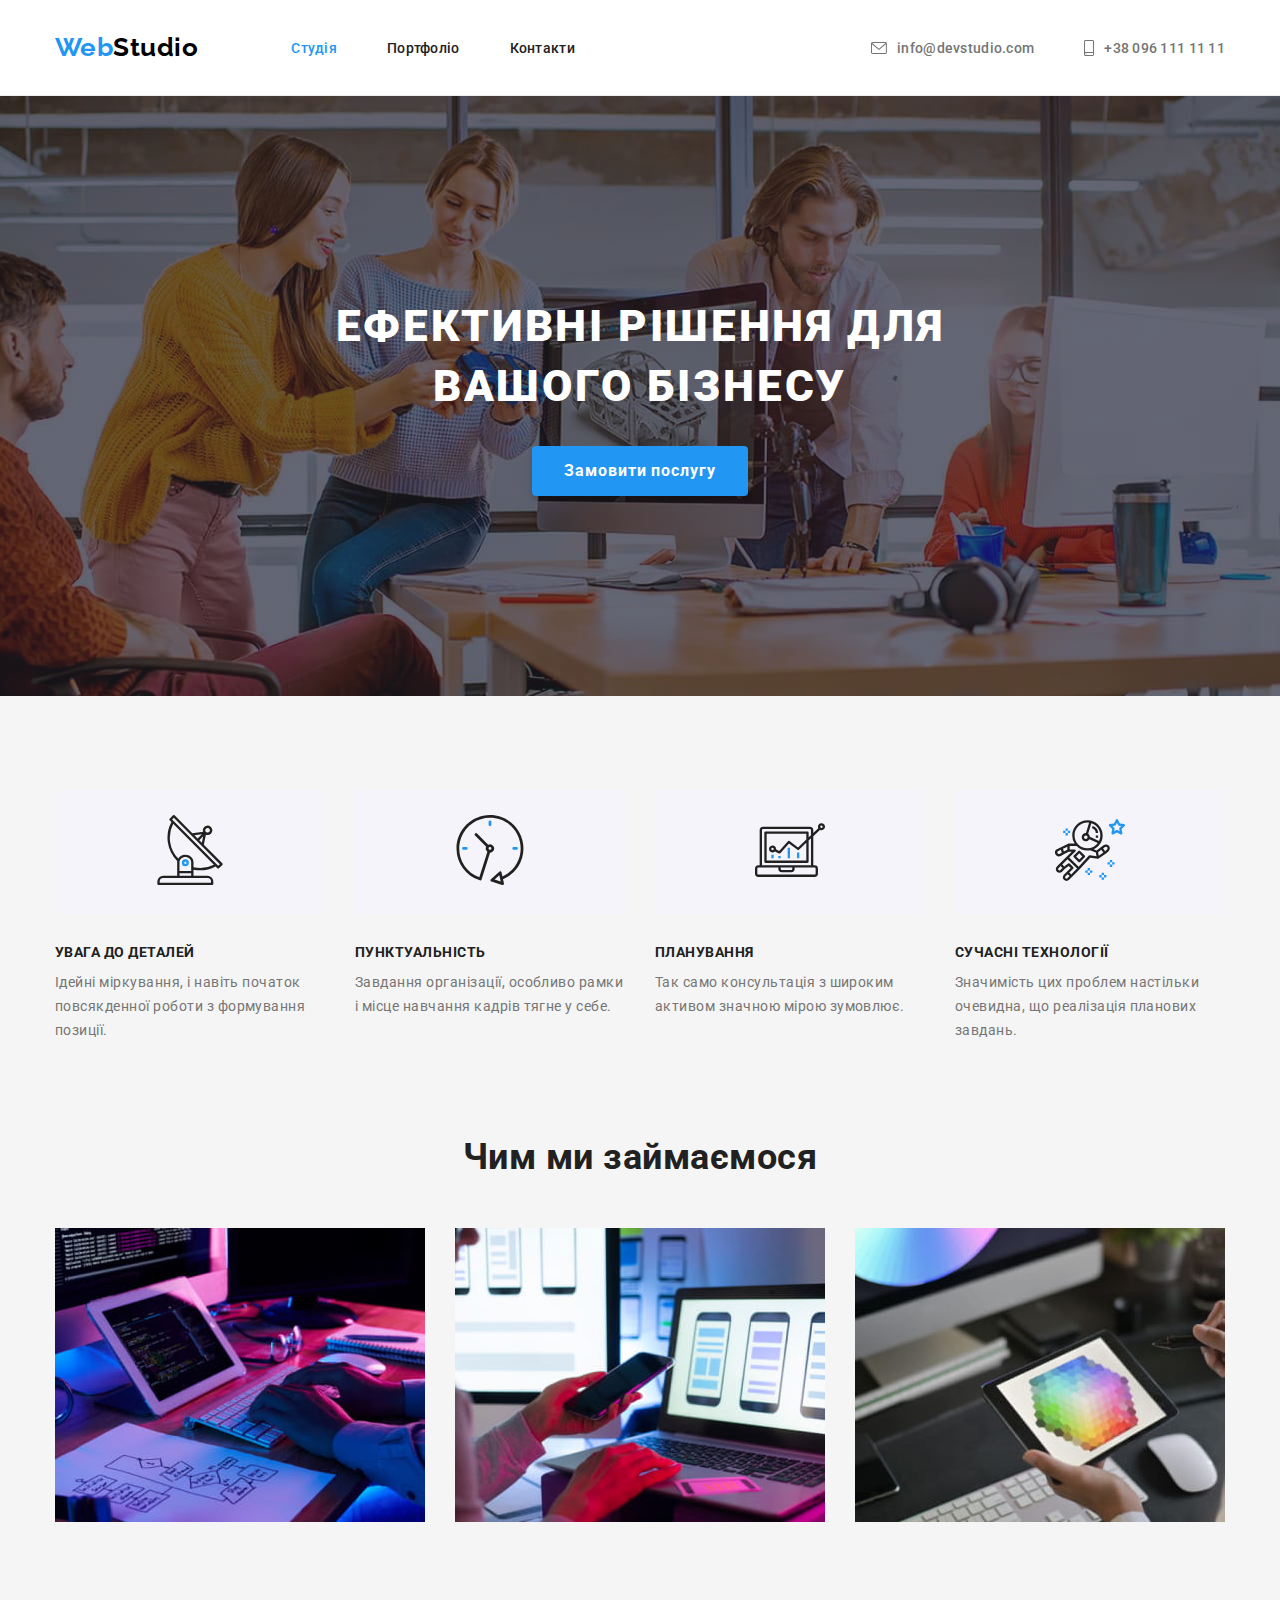
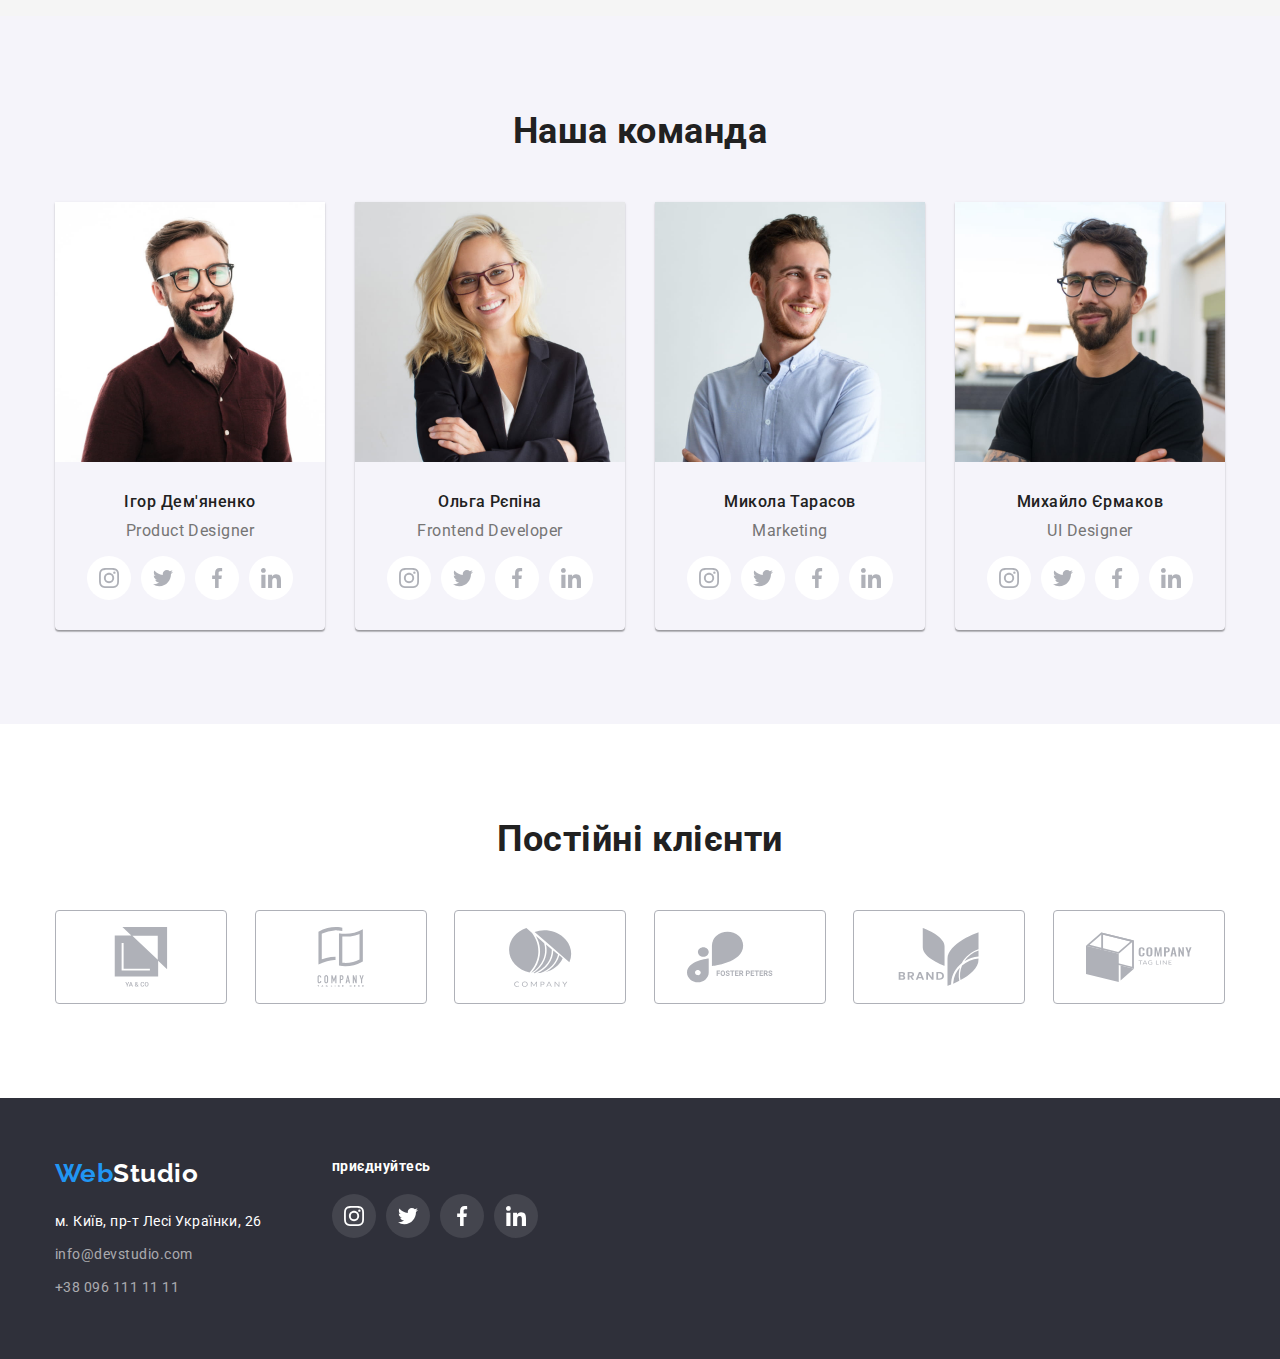
==== commit 84a06cd3: "homework 4" ====
--- a/index.html
+++ b/index.html
@@ -184,61 +184,61 @@
               <div class="container-team-text">
                 <h3 class="team-title">Ігор Дем'яненко</h3>
                 <p class="team-text" lang="en">Product Designer</p>
-              </div>
-              <ul class="team-socials-list list">
-                <li class="team-socials-item">
-                  <a
-                    class="team-socials-linc linc"
-                    href="https://instagram.com"
-                    target="_blank"
-                    rel="noopener noreferrer"
-                    aria-label="Instagram"
-                  >
-                    <svg class="team-socials-icon" width="20" height="20">
-                      <use href="./images/icons.svg#instagram"></use>
-                    </svg>
-                  </a>
-                </li>
-                <li class="team-socials-item">
-                  <a
-                    class="team-socials-linc linc"
-                    href="https://twitter.com"
-                    target="_blank"
-                    rel="noopener noreferrer"
-                    aria-label="Twitter"
-                  >
-                    <svg class="team-socials-icon" width="20" height="20">
-                      <use href="./images/icons.svg#twitter"></use>
-                    </svg>
-                  </a>
-                </li>
-                <li class="team-socials-item">
-                  <a
-                    class="team-socials-linc linc"
-                    href="https://facebook.com"
-                    target="_blank"
-                    rel="noopener noreferrer"
-                    aria-label="Facebook"
-                  >
-                    <svg class="team-socials-icon" width="20" height="20">
-                      <use href="./images/icons.svg#facebook"></use>
-                    </svg>
-                  </a>
-                </li>
-                <li class="team-socials-item">
-                  <a
-                    class="team-socials-linc linc"
-                    href="https://linkedin.com"
-                    target="_blank"
-                    rel="noopener noreferrer"
-                    aria-label="Linkedin"
-                  >
-                    <svg class="team-socials-icon" width="20" height="20">
-                      <use href="./images/icons.svg#linkedin"></use>
-                    </svg>
-                  </a>
-                </li>
-              </ul>
+                <ul class="team-socials-list list">
+                  <li class="team-socials-item">
+                    <a
+                      class="team-socials-linc linc"
+                      href="https://instagram.com"
+                      target="_blank"
+                      rel="noopener noreferrer"
+                      aria-label="Instagram"
+                    >
+                      <svg class="team-socials-icon" width="20" height="20">
+                        <use href="./images/icons.svg#instagram"></use>
+                      </svg>
+                    </a>
+                  </li>
+                  <li class="team-socials-item">
+                    <a
+                      class="team-socials-linc linc"
+                      href="https://twitter.com"
+                      target="_blank"
+                      rel="noopener noreferrer"
+                      aria-label="Twitter"
+                    >
+                      <svg class="team-socials-icon" width="20" height="20">
+                        <use href="./images/icons.svg#twitter"></use>
+                      </svg>
+                    </a>
+                  </li>
+                  <li class="team-socials-item">
+                    <a
+                      class="team-socials-linc linc"
+                      href="https://facebook.com"
+                      target="_blank"
+                      rel="noopener noreferrer"
+                      aria-label="Facebook"
+                    >
+                      <svg class="team-socials-icon" width="20" height="20">
+                        <use href="./images/icons.svg#facebook"></use>
+                      </svg>
+                    </a>
+                  </li>
+                  <li class="team-socials-item">
+                    <a
+                      class="team-socials-linc linc"
+                      href="https://linkedin.com"
+                      target="_blank"
+                      rel="noopener noreferrer"
+                      aria-label="Linkedin"
+                    >
+                      <svg class="team-socials-icon" width="20" height="20">
+                        <use href="./images/icons.svg#linkedin"></use>
+                      </svg>
+                    </a>
+                  </li>
+                </ul>
+              </div>
             </li>
 
             <li class="team-item">
@@ -251,61 +251,61 @@
               <div class="container-team-text">
                 <h3 class="team-title">Ольга Рєпіна</h3>
                 <p class="team-text" lang="en">Frontend Developer</p>
-              </div>
-              <ul class="team-socials-list list">
-                <li class="team-socials-item">
-                  <a
-                    class="team-socials-linc linc"
-                    href="https://instagram.com"
-                    target="_blank"
-                    rel="noopener noreferrer"
-                    aria-label="Instagram"
-                  >
-                    <svg class="team-socials-icon" width="20" height="20">
-                      <use href="./images/icons.svg#instagram"></use>
-                    </svg>
-                  </a>
-                </li>
-                <li class="team-socials-item">
-                  <a
-                    class="team-socials-linc linc"
-                    href="https://twitter.com"
-                    target="_blank"
-                    rel="noopener noreferrer"
-                    aria-label="Twitter"
-                  >
-                    <svg class="team-socials-icon" width="20" height="20">
-                      <use href="./images/icons.svg#twitter"></use>
-                    </svg>
-                  </a>
-                </li>
-                <li class="team-socials-item">
-                  <a
-                    class="team-socials-linc linc"
-                    href="https://facebook.com"
-                    target="_blank"
-                    rel="noopener noreferrer"
-                    aria-label="Facebook"
-                  >
-                    <svg class="team-socials-icon" width="20" height="20">
-                      <use href="./images/icons.svg#facebook"></use>
-                    </svg>
-                  </a>
-                </li>
-                <li class="team-socials-item">
-                  <a
-                    class="team-socials-linc linc"
-                    href="https://linkedin.com"
-                    target="_blank"
-                    rel="noopener noreferrer"
-                    aria-label="Linkedin"
-                  >
-                    <svg class="team-socials-icon" width="20" height="20">
-                      <use href="./images/icons.svg#linkedin"></use>
-                    </svg>
-                  </a>
-                </li>
-              </ul>
+                <ul class="team-socials-list list">
+                  <li class="team-socials-item">
+                    <a
+                      class="team-socials-linc linc"
+                      href="https://instagram.com"
+                      target="_blank"
+                      rel="noopener noreferrer"
+                      aria-label="Instagram"
+                    >
+                      <svg class="team-socials-icon" width="20" height="20">
+                        <use href="./images/icons.svg#instagram"></use>
+                      </svg>
+                    </a>
+                  </li>
+                  <li class="team-socials-item">
+                    <a
+                      class="team-socials-linc linc"
+                      href="https://twitter.com"
+                      target="_blank"
+                      rel="noopener noreferrer"
+                      aria-label="Twitter"
+                    >
+                      <svg class="team-socials-icon" width="20" height="20">
+                        <use href="./images/icons.svg#twitter"></use>
+                      </svg>
+                    </a>
+                  </li>
+                  <li class="team-socials-item">
+                    <a
+                      class="team-socials-linc linc"
+                      href="https://facebook.com"
+                      target="_blank"
+                      rel="noopener noreferrer"
+                      aria-label="Facebook"
+                    >
+                      <svg class="team-socials-icon" width="20" height="20">
+                        <use href="./images/icons.svg#facebook"></use>
+                      </svg>
+                    </a>
+                  </li>
+                  <li class="team-socials-item">
+                    <a
+                      class="team-socials-linc linc"
+                      href="https://linkedin.com"
+                      target="_blank"
+                      rel="noopener noreferrer"
+                      aria-label="Linkedin"
+                    >
+                      <svg class="team-socials-icon" width="20" height="20">
+                        <use href="./images/icons.svg#linkedin"></use>
+                      </svg>
+                    </a>
+                  </li>
+                </ul>
+              </div>
             </li>
 
             <li class="team-item">
@@ -318,61 +318,61 @@
               <div class="container-team-text">
                 <h3 class="team-title">Микола Тарасов</h3>
                 <p class="team-text" lang="en">Marketing</p>
-              </div>
-              <ul class="team-socials-list list">
-                <li class="team-socials-item">
-                  <a
-                    class="team-socials-linc linc"
-                    href="https://instagram.com"
-                    target="_blank"
-                    rel="noopener noreferrer"
-                    aria-label="Instagram"
-                  >
-                    <svg class="team-socials-icon" width="20" height="20">
-                      <use href="./images/icons.svg#instagram"></use>
-                    </svg>
-                  </a>
-                </li>
-                <li class="team-socials-item">
-                  <a
-                    class="team-socials-linc linc"
-                    href="https://twitter.com"
-                    target="_blank"
-                    rel="noopener noreferrer"
-                    aria-label="Twitter"
-                  >
-                    <svg class="team-socials-icon" width="20" height="20">
-                      <use href="./images/icons.svg#twitter"></use>
-                    </svg>
-                  </a>
-                </li>
-                <li class="team-socials-item">
-                  <a
-                    class="team-socials-linc linc"
-                    href="https://facebook.com"
-                    target="_blank"
-                    rel="noopener noreferrer"
-                    aria-label="Facebook"
-                  >
-                    <svg class="team-socials-icon" width="20" height="20">
-                      <use href="./images/icons.svg#facebook"></use>
-                    </svg>
-                  </a>
-                </li>
-                <li class="team-socials-item">
-                  <a
-                    class="team-socials-linc linc"
-                    href="https://linkedin.com"
-                    target="_blank"
-                    rel="noopener noreferrer"
-                    aria-label="Linkedin"
-                  >
-                    <svg class="team-socials-icon" width="20" height="20">
-                      <use href="./images/icons.svg#linkedin"></use>
-                    </svg>
-                  </a>
-                </li>
-              </ul>
+                <ul class="team-socials-list list">
+                  <li class="team-socials-item">
+                    <a
+                      class="team-socials-linc linc"
+                      href="https://instagram.com"
+                      target="_blank"
+                      rel="noopener noreferrer"
+                      aria-label="Instagram"
+                    >
+                      <svg class="team-socials-icon" width="20" height="20">
+                        <use href="./images/icons.svg#instagram"></use>
+                      </svg>
+                    </a>
+                  </li>
+                  <li class="team-socials-item">
+                    <a
+                      class="team-socials-linc linc"
+                      href="https://twitter.com"
+                      target="_blank"
+                      rel="noopener noreferrer"
+                      aria-label="Twitter"
+                    >
+                      <svg class="team-socials-icon" width="20" height="20">
+                        <use href="./images/icons.svg#twitter"></use>
+                      </svg>
+                    </a>
+                  </li>
+                  <li class="team-socials-item">
+                    <a
+                      class="team-socials-linc linc"
+                      href="https://facebook.com"
+                      target="_blank"
+                      rel="noopener noreferrer"
+                      aria-label="Facebook"
+                    >
+                      <svg class="team-socials-icon" width="20" height="20">
+                        <use href="./images/icons.svg#facebook"></use>
+                      </svg>
+                    </a>
+                  </li>
+                  <li class="team-socials-item">
+                    <a
+                      class="team-socials-linc linc"
+                      href="https://linkedin.com"
+                      target="_blank"
+                      rel="noopener noreferrer"
+                      aria-label="Linkedin"
+                    >
+                      <svg class="team-socials-icon" width="20" height="20">
+                        <use href="./images/icons.svg#linkedin"></use>
+                      </svg>
+                    </a>
+                  </li>
+                </ul>
+              </div>
             </li>
 
             <li class="team-item">
@@ -385,61 +385,61 @@
               <div class="container-team-text">
                 <h3 class="team-title">Михайло Єрмаков</h3>
                 <p class="team-text" lang="en">UI Designer</p>
-              </div>
-              <ul class="team-socials-list list">
-                <li class="team-socials-item">
-                  <a
-                    class="team-socials-linc linc"
-                    href="https://instagram.com"
-                    target="_blank"
-                    rel="noopener noreferrer"
-                    aria-label="Instagram"
-                  >
-                    <svg class="team-socials-icon" width="20" height="20">
-                      <use href="./images/icons.svg#instagram"></use>
-                    </svg>
-                  </a>
-                </li>
-                <li class="team-socials-item">
-                  <a
-                    class="team-socials-linc linc"
-                    href="https://twitter.com"
-                    target="_blank"
-                    rel="noopener noreferrer"
-                    aria-label="Twitter"
-                  >
-                    <svg class="team-socials-icon" width="20" height="20">
-                      <use href="./images/icons.svg#twitter"></use>
-                    </svg>
-                  </a>
-                </li>
-                <li class="team-socials-item">
-                  <a
-                    class="team-socials-linc linc"
-                    href="https://facebook.com"
-                    target="_blank"
-                    rel="noopener noreferrer"
-                    aria-label="Facebook"
-                  >
-                    <svg class="team-socials-icon" width="20" height="20">
-                      <use href="./images/icons.svg#facebook"></use>
-                    </svg>
-                  </a>
-                </li>
-                <li class="team-socials-item">
-                  <a
-                    class="team-socials-linc linc"
-                    href="https://linkedin.com"
-                    target="_blank"
-                    rel="noopener noreferrer"
-                    aria-label="Linkedin"
-                  >
-                    <svg class="team-socials-icon" width="20" height="20">
-                      <use href="./images/icons.svg#linkedin"></use>
-                    </svg>
-                  </a>
-                </li>
-              </ul>
+                <ul class="team-socials-list list">
+                  <li class="team-socials-item">
+                    <a
+                      class="team-socials-linc linc"
+                      href="https://instagram.com"
+                      target="_blank"
+                      rel="noopener noreferrer"
+                      aria-label="Instagram"
+                    >
+                      <svg class="team-socials-icon" width="20" height="20">
+                        <use href="./images/icons.svg#instagram"></use>
+                      </svg>
+                    </a>
+                  </li>
+                  <li class="team-socials-item">
+                    <a
+                      class="team-socials-linc linc"
+                      href="https://twitter.com"
+                      target="_blank"
+                      rel="noopener noreferrer"
+                      aria-label="Twitter"
+                    >
+                      <svg class="team-socials-icon" width="20" height="20">
+                        <use href="./images/icons.svg#twitter"></use>
+                      </svg>
+                    </a>
+                  </li>
+                  <li class="team-socials-item">
+                    <a
+                      class="team-socials-linc linc"
+                      href="https://facebook.com"
+                      target="_blank"
+                      rel="noopener noreferrer"
+                      aria-label="Facebook"
+                    >
+                      <svg class="team-socials-icon" width="20" height="20">
+                        <use href="./images/icons.svg#facebook"></use>
+                      </svg>
+                    </a>
+                  </li>
+                  <li class="team-socials-item">
+                    <a
+                      class="team-socials-linc linc"
+                      href="https://linkedin.com"
+                      target="_blank"
+                      rel="noopener noreferrer"
+                      aria-label="Linkedin"
+                    >
+                      <svg class="team-socials-icon" width="20" height="20">
+                        <use href="./images/icons.svg#linkedin"></use>
+                      </svg>
+                    </a>
+                  </li>
+                </ul>
+              </div>
             </li>
           </ul>
         </div>
@@ -537,29 +537,88 @@
     <!-- footer -->
 
     <footer class="footer">
-      <div class="container">
-        <a class="logo-footer link" href="./index.html"
-          >Web<span class="logo-white">Studio</span></a
-        >
-        <address>
-          <ul class="footer-contact-list list">
-            <li class="footer-contact-item">
-              <a
-                class="footer-contact-link address-link"
-                href="https://goo.gl/maps/rwggJUQYhm4si4AN7"
-                target="_blank"
-                rel="noopener  noreferrer"
-                >м. Київ, пр-т Лесі Українки, 26</a
-              >
-            </li>
-            <li class="footer-contact-item">
-              <a class="footer-contact-link link" href="info@devstudio.com">info@devstudio.com</a>
-            </li>
-            <li class="footer-contact-item">
-              <a class="footer-contact-link link" href="tel:+380961111111">+38 096 111 11 11</a>
+      <div class="footer-container container">
+        <div class="footer-container-address">
+          <a class="logo-footer link" href="./index.html"
+            >Web<span class="logo-white">Studio</span></a
+          >
+          <address>
+            <ul class="footer-contact-list list">
+              <li class="footer-contact-item">
+                <a
+                  class="footer-contact-link address-link"
+                  href="https://goo.gl/maps/rwggJUQYhm4si4AN7"
+                  target="_blank"
+                  rel="noopener  noreferrer"
+                  >м. Київ, пр-т Лесі Українки, 26</a
+                >
+              </li>
+              <li class="footer-contact-item">
+                <a class="footer-contact-link link" href="info@devstudio.com">info@devstudio.com</a>
+              </li>
+              <li class="footer-contact-item">
+                <a class="footer-contact-link link" href="tel:+380961111111">+38 096 111 11 11</a>
+              </li>
+            </ul>
+          </address>
+        </div>
+        <div class="footer-container-icons">
+          <h2 class="footer-title">приєднуйтесь</h2>
+          <ul class="footer-icons-list">
+            <li class="team-socials-item">
+              <a
+                class="footer-icons-linc linc"
+                href="https://instagram.com"
+                target="_blank"
+                rel="noopener noreferrer"
+                aria-label="Instagram"
+              >
+                <svg class="footer-socials-icon" width="20" height="20">
+                  <use href="./images/icons.svg#instagram"></use>
+                </svg>
+              </a>
+            </li>
+            <li class="team-socials-item">
+              <a
+                class="footer-icons-linc linc"
+                href="https://twitter.com"
+                target="_blank"
+                rel="noopener noreferrer"
+                aria-label="Twitter"
+              >
+                <svg class="footer-socials-icon" width="20" height="20">
+                  <use href="./images/icons.svg#twitter"></use>
+                </svg>
+              </a>
+            </li>
+            <li class="team-socials-item">
+              <a
+                class="footer-icons-linc linc"
+                href="https://facebook.com"
+                target="_blank"
+                rel="noopener noreferrer"
+                aria-label="Facebook"
+              >
+                <svg class="footer-socials-icon" width="20" height="20">
+                  <use href="./images/icons.svg#facebook"></use>
+                </svg>
+              </a>
+            </li>
+            <li class="team-socials-item">
+              <a
+                class="footer-icons-linc linc"
+                href="https://linkedin.com"
+                target="_blank"
+                rel="noopener noreferrer"
+                aria-label="Linkedin"
+              >
+                <svg class="footer-socials-icon" width="20" height="20">
+                  <use href="./images/icons.svg#linkedin"></use>
+                </svg>
+              </a>
             </li>
           </ul>
-        </address>
+        </div>
       </div>
     </footer>
   </body>
--- a/css/styles.css
+++ b/css/styles.css
@@ -151,8 +151,16 @@
 /* hero */
 .hero {
   background-color: var(--accent-bg-cl);
+  background-image: linear-gradient(rgba(47, 48, 58, 0.4), rgba(47, 48, 58, 0.4)),
+    url(../images/hero/Img.jpg);
   padding: 200px 0px;
   text-align: center;
+  max-width: 1600px;
+  margin-left: auto;
+  margin-right: auto;
+  background-position: center;
+  background-repeat: no-repeat;
+  background-size: cover;
 }
 
 .hero-title {
@@ -281,6 +289,12 @@
   padding-bottom: 30px;
 }
 
+.team-item {
+  box-shadow: 0px 1px 3px rgba(0, 0, 0, 0.12), 0px 1px 1px rgba(0, 0, 0, 0.14),
+    0px 2px 1px rgba(0, 0, 0, 0.2);
+  border-radius: 0px 0px 4px 4px;
+}
+
 .team-title {
   font-weight: 500;
   font-size: 16px;
@@ -294,6 +308,7 @@
   line-height: calc(19 / 16);
   color: var(--main-txt-cl);
   text-align: center;
+  margin-bottom: 16px;
 }
 
 .team-socials-list {
@@ -326,8 +341,7 @@
 .customers-list {
   display: flex;
   align-items: center;
-  justify-content: center;
-  gap: 30px;
+  justify-content: space-between;
 }
 
 .customers-icon {
@@ -340,14 +354,17 @@
   align-items: center;
   justify-content: center;
   padding: 16px 32px;
-  border: 1px solid var(--socials-icons);
+  border: 1px solid;
   border-radius: 4px;
-}
-
-.customers-linc .customers-icon:hover,
-.customers-linc .customers-icon:focus {
+  color: var(--socials-icons);
+}
+
+.customers-linc:hover,
+.customers-icon:hover,
+.customers-linc:focus,
+.customers-icon:focus {
   fill: var(--accent-color);
-  border: var(--accent-color);
+  color: var(--accent-color);
 }
 
 /* -----portfolio----- */
@@ -386,6 +403,11 @@
   border-bottom: 1px solid #eeeeee;
 }
 
+.portfolio-item:hover {
+  box-shadow: 0px 1px 1px rgba(0, 0, 0, 0.12), 0px 4px 4px rgba(0, 0, 0, 0.06),
+    1px 4px 6px rgba(0, 0, 0, 0.16);
+}
+
 .portfolio-list {
   display: flex;
   flex-wrap: wrap;
@@ -417,6 +439,47 @@
   padding-bottom: 60px;
 }
 
+.footer-container {
+  display: flex;
+}
+
+.footer-container-address {
+  margin-right: 70px;
+}
+
+.footer-title {
+  font-weight: 700;
+  font-size: 14px;
+  line-height: calc(16 / 14);
+
+  color: var(--white-text-color);
+  margin-bottom: 20px;
+}
+
+.footer-icons-list {
+  display: flex;
+  gap: 10px;
+}
+
+.footer-icons-linc {
+  display: flex;
+  align-items: center;
+  justify-content: center;
+
+  width: 44px;
+  height: 44px;
+
+  fill: var(--white-text-color);
+  background-color: rgba(255, 255, 255, 0.1);
+  border-radius: 50%;
+}
+
+.footer-icons-linc:hover,
+.footer-icons-linc:focus {
+  fill: var(--white-text-color);
+  background-color: var(--accent-color);
+}
+
 address {
   font-style: normal;
 }
